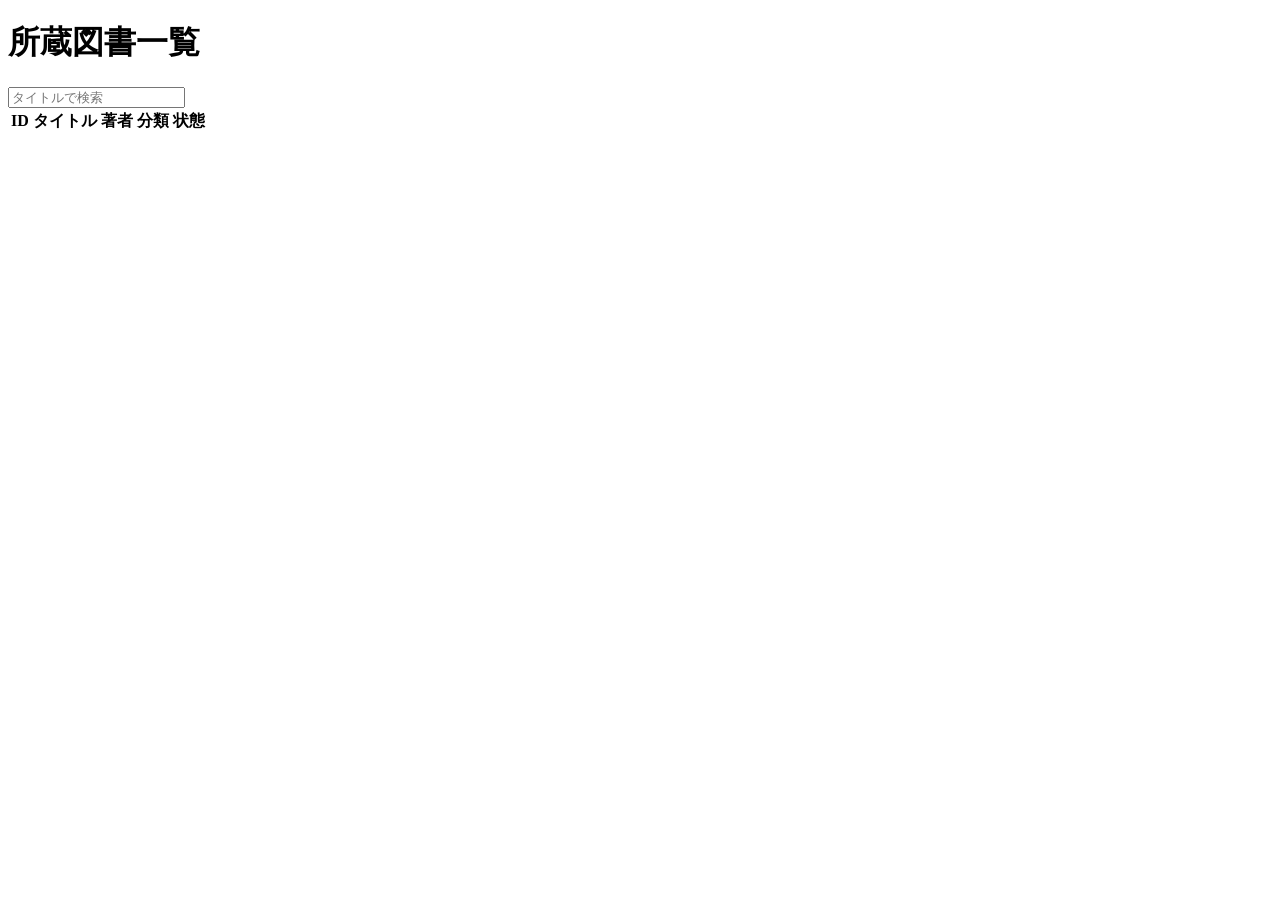
==== index.html @ a3048ae5 "Add files via upload" ====
<!DOCTYPE html>

<html lang="ja">

<head>

<meta charset="UTF-8">

<title>図書一覧</title>

<link rel="stylesheet" href="css/style.css">

</head>

<body>

<h1>所蔵図書一覧</h1>

<input
type="text"
id="searchBox"
placeholder="タイトルで検索">

<table>

<thead>

<tr>

<th>ID</th>

<th>タイトル</th>

<th>著者</th>

<th>分類</th>

<th>状態</th>

</tr>

</thead>

<tbody id="bookBody">

</tbody>

</table>

<script src="js/api.js"></script>

<script src="js/books.js"></script>

</body>

</html>
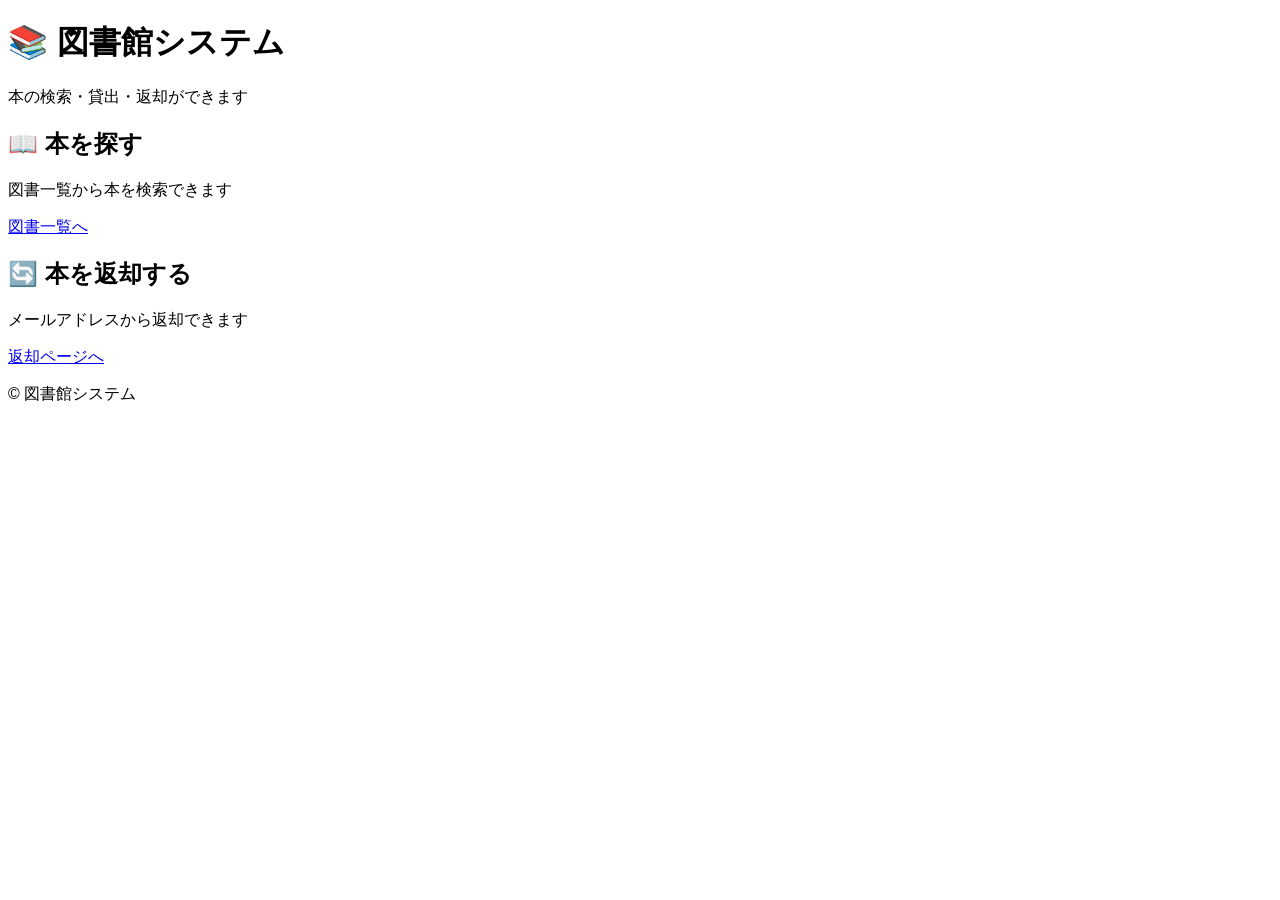
==== commit 9c931284: "Update index.html" ====
--- a/index.html
+++ b/index.html
@@ -1,56 +1,95 @@
 <!DOCTYPE html>
-
 <html lang="ja">
 
 <head>
 
 <meta charset="UTF-8">
 
-<title>図書一覧</title>
+<title>図書館システム</title>
 
 <link rel="stylesheet" href="css/style.css">
 
 </head>
 
+
 <body>
 
-<h1>所蔵図書一覧</h1>
 
-<input
-type="text"
-id="searchBox"
-placeholder="タイトルで検索">
+<header>
 
-<table>
+<h1>
+📚 図書館システム
+</h1>
 
-<thead>
+<p>
+本の検索・貸出・返却ができます
+</p>
 
-<tr>
+</header>
 
-<th>ID</th>
 
-<th>タイトル</th>
 
-<th>著者</th>
+<main>
 
-<th>分類</th>
 
-<th>状態</th>
+<div class="menu">
 
-</tr>
 
-</thead>
+<div class="card">
 
-<tbody id="bookBody">
+<h2>
+📖 本を探す
+</h2>
 
-</tbody>
+<p>
+図書一覧から本を検索できます
+</p>
 
-</table>
+<a href="books.html">
+図書一覧へ
+</a>
 
-<script src="js/api.js"></script>
+</div>
 
-<script src="js/books.js"></script>
+
+
+
+<div class="card">
+
+<h2>
+🔄 本を返却する
+</h2>
+
+<p>
+メールアドレスから返却できます
+</p>
+
+
+<a href="return.html">
+返却ページへ
+</a>
+
+
+</div>
+
+
+
+</div>
+
+
+</main>
+
+
+<footer>
+
+<p>
+© 図書館システム
+</p>
+
+</footer>
+
+
 
 </body>
 
-</html>+</html>
--- a/css/style.css
+++ b/css/style.css
@@ -0,0 +1,3 @@
+body {
+    font-family: sans-serif;
+}
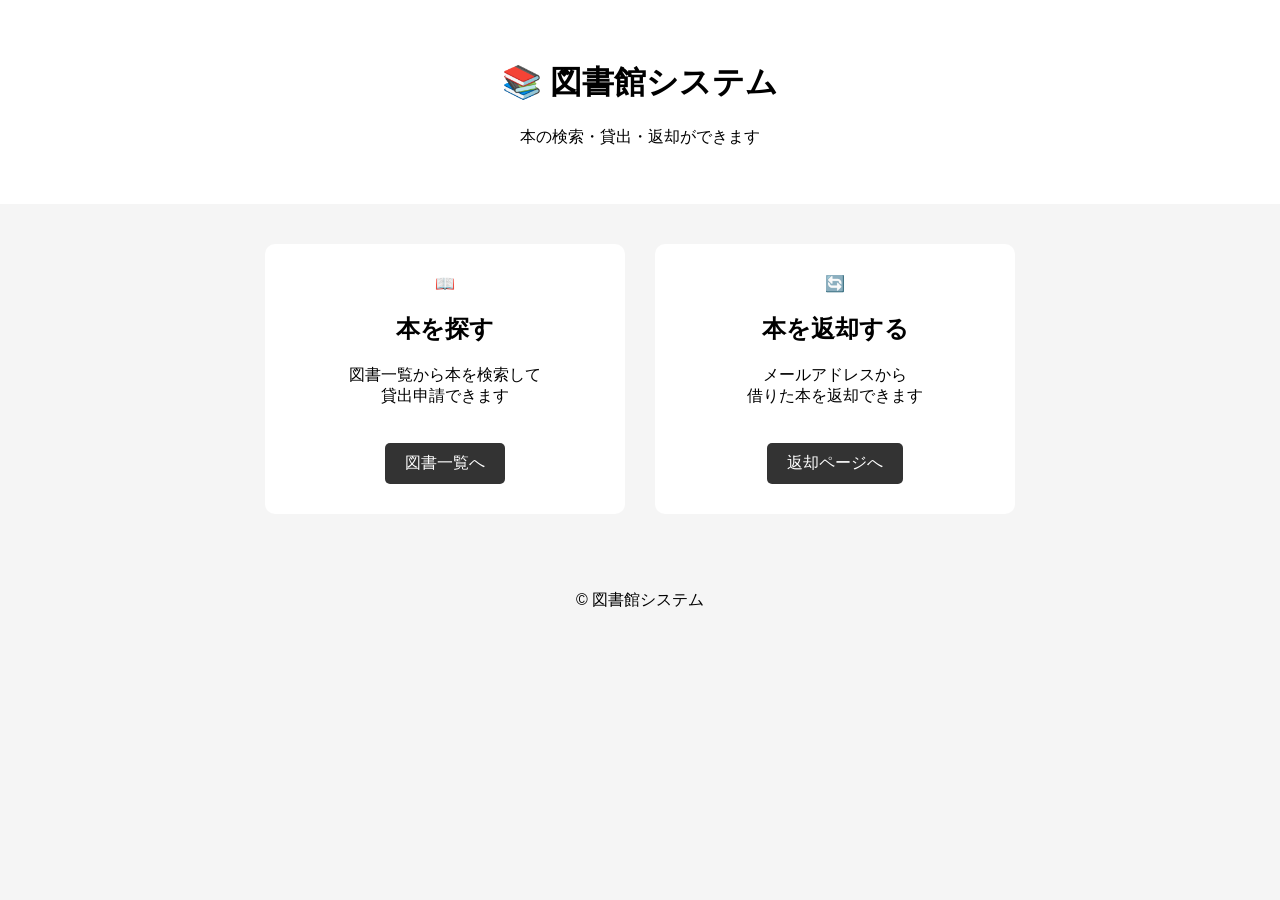
==== commit 4f6c614a: "Update index.html" ====
--- a/index.html
+++ b/index.html
@@ -4,6 +4,8 @@
 <head>
 
 <meta charset="UTF-8">
+
+<meta name="viewport" content="width=device-width, initial-scale=1.0">
 
 <title>図書館システム</title>
 
@@ -15,7 +17,7 @@
 <body>
 
 
-<header>
+<header class="home-header">
 
 <h1>
 📚 図書館システム
@@ -37,31 +39,48 @@
 
 <div class="card">
 
+<div class="icon">
+📖
+</div>
+
+
 <h2>
-📖 本を探す
+本を探す
 </h2>
 
+
 <p>
-図書一覧から本を検索できます
+図書一覧から本を検索して<br>
+貸出申請できます
 </p>
+
 
 <a href="books.html">
 図書一覧へ
 </a>
+
 
 </div>
 
 
 
 
+
 <div class="card">
 
+<div class="icon">
+🔄
+</div>
+
+
 <h2>
-🔄 本を返却する
+本を返却する
 </h2>
 
+
 <p>
-メールアドレスから返却できます
+メールアドレスから<br>
+借りた本を返却できます
 </p>
 
 
@@ -80,6 +99,7 @@
 </main>
 
 
+
 <footer>
 
 <p>
--- a/css/style.css
+++ b/css/style.css
@@ -1,3 +1,99 @@
 body {
     font-family: sans-serif;
 }
+body{
+
+    font-family:
+    sans-serif;
+
+    margin:0;
+
+    background:#f5f5f5;
+
+}
+
+
+
+header{
+
+    text-align:center;
+
+    padding:40px;
+
+    background:white;
+
+}
+
+
+
+main{
+
+    padding:40px;
+
+}
+
+
+
+.menu{
+
+    display:flex;
+
+    justify-content:center;
+
+    gap:30px;
+
+}
+
+
+
+.card{
+
+    background:white;
+
+    width:300px;
+
+    padding:30px;
+
+    text-align:center;
+
+    border-radius:10px;
+
+}
+
+
+
+.card a{
+
+    display:inline-block;
+
+    margin-top:20px;
+
+    padding:10px 20px;
+
+    background:#333;
+
+    color:white;
+
+    text-decoration:none;
+
+    border-radius:5px;
+
+}
+
+
+
+.card a:hover{
+
+    opacity:0.8;
+
+}
+
+
+
+footer{
+
+    text-align:center;
+
+    padding:20px;
+
+}
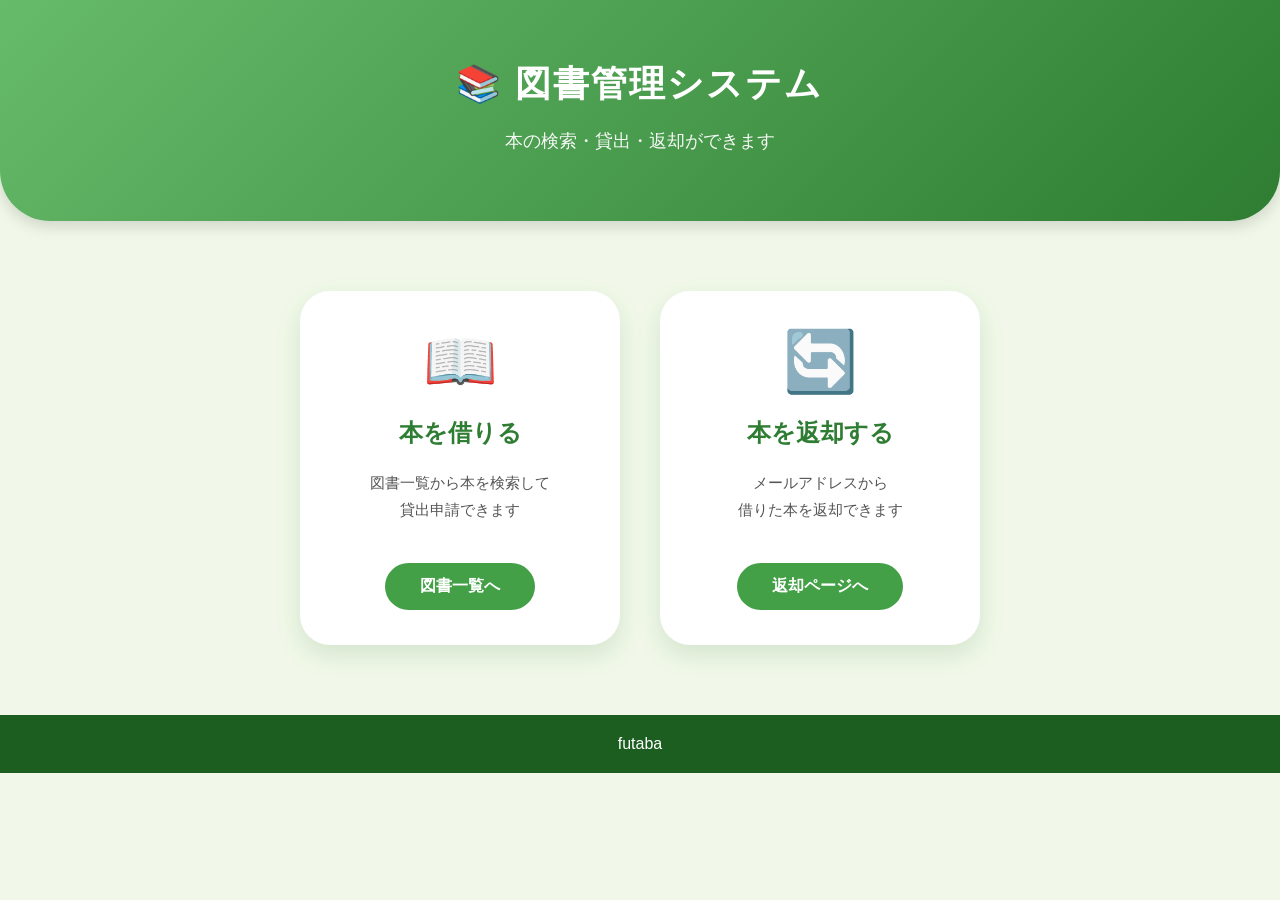
==== commit 0c8374ee: "Update title and headings for library system" ====
--- a/index.html
+++ b/index.html
@@ -7,7 +7,7 @@
 
 <meta name="viewport" content="width=device-width, initial-scale=1.0">
 
-<title>図書館システム</title>
+<title>図書管理システム</title>
 
 <link rel="stylesheet" href="css/style.css">
 
@@ -20,7 +20,7 @@
 <header class="home-header">
 
 <h1>
-📚 図書館システム
+📚 図書管理システム
 </h1>
 
 <p>
@@ -45,7 +45,7 @@
 
 
 <h2>
-本を探す
+本を借りる
 </h2>
 
 
@@ -103,7 +103,7 @@
 <footer>
 
 <p>
-© 図書館システム
+futaba
 </p>
 
 </footer>
--- a/css/style.css
+++ b/css/style.css
@@ -1,99 +1,376 @@
+/* ==========================
+   共通設定
+========================== */
+
+* {
+    box-sizing: border-box;
+}
+
+
 body {
-    font-family: sans-serif;
-}
-body{
+
+    margin: 0;
 
     font-family:
+    "Hiragino Kaku Gothic ProN",
+    "Yu Gothic",
     sans-serif;
 
+    background:
+    #f1f8e9;
+
+    color: #333;
+
+}
+
+
+
+/* ==========================
+   ヘッダー
+========================== */
+
+
+.home-header {
+
+    background:
+    linear-gradient(
+        135deg,
+        #66bb6a,
+        #2e7d32
+    );
+
+    color:white;
+
+    text-align:center;
+
+    padding:
+
+    60px 20px 50px;
+
+    border-radius:
+
+    0 0 50px 50px;
+
+    box-shadow:
+
+    0 5px 15px rgba(0,0,0,0.15);
+
+}
+
+
+
+.home-header h1 {
+
     margin:0;
 
-    background:#f5f5f5;
-
-}
-
-
-
-header{
+    font-size:36px;
+
+    letter-spacing:2px;
+
+}
+
+
+
+.home-header p {
+
+    margin-top:20px;
+
+    font-size:18px;
+
+    opacity:0.95;
+
+}
+
+
+
+
+
+/* ==========================
+   メニューエリア
+========================== */
+
+
+.menu {
+
+    display:flex;
+
+    justify-content:center;
+
+    gap:40px;
+
+    padding:
+
+    70px 20px;
+
+    flex-wrap:wrap;
+
+}
+
+
+
+
+
+/* ==========================
+   カード
+========================== */
+
+
+.card {
+
+    background:white;
+
+    width:320px;
+
+    min-height:320px;
+
+    padding:35px 25px;
 
     text-align:center;
 
-    padding:40px;
-
-    background:white;
-
-}
-
-
-
-main{
-
-    padding:40px;
-
-}
-
-
-
-.menu{
-
-    display:flex;
-
-    justify-content:center;
-
-    gap:30px;
-
-}
-
-
-
-.card{
-
-    background:white;
-
-    width:300px;
-
-    padding:30px;
+    border-radius:30px;
+
+
+    box-shadow:
+
+    0 10px 25px rgba(46,125,50,0.15);
+
+
+    transition:
+
+    0.3s;
+
+}
+
+
+
+
+
+.card:hover {
+
+
+    transform:
+
+    translateY(-10px);
+
+
+    box-shadow:
+
+    0 15px 35px rgba(46,125,50,0.25);
+
+
+}
+
+
+
+
+/* アイコン */
+
+.icon {
+
+    font-size:60px;
+
+    margin-bottom:20px;
+
+}
+
+
+
+
+
+/* タイトル */
+
+.card h2 {
+
+
+    color:#2e7d32;
+
+    font-size:24px;
+
+    margin-bottom:20px;
+
+
+}
+
+
+
+
+
+/* 説明文 */
+
+.card p {
+
+
+    line-height:1.8;
+
+    color:#555;
+
+    font-size:15px;
+
+
+}
+
+
+
+
+
+
+/* ==========================
+   ボタン
+========================== */
+
+
+.card a {
+
+
+    display:inline-block;
+
+
+    margin-top:25px;
+
+
+    padding:
+
+    13px 35px;
+
+
+
+    background:
+
+    #43a047;
+
+
+
+    color:white;
+
+
+    text-decoration:none;
+
+
+    border-radius:
+
+    30px;
+
+
+
+    font-weight:bold;
+
+
+
+    transition:
+
+    0.3s;
+
+
+}
+
+
+
+
+.card a:hover {
+
+
+    background:
+
+    #1b5e20;
+
+
+    transform:
+
+    scale(1.05);
+
+
+}
+
+
+
+
+
+
+/* ==========================
+   フッター
+========================== */
+
+
+footer {
+
+
+    background:
+
+    #1b5e20;
+
+
+    color:white;
+
 
     text-align:center;
 
-    border-radius:10px;
-
-}
-
-
-
-.card a{
-
-    display:inline-block;
-
-    margin-top:20px;
-
-    padding:10px 20px;
-
-    background:#333;
-
-    color:white;
-
-    text-decoration:none;
-
-    border-radius:5px;
-
-}
-
-
-
-.card a:hover{
-
-    opacity:0.8;
-
-}
-
-
-
-footer{
-
-    text-align:center;
-
-    padding:20px;
-
-}
+
+    padding:
+
+    20px;
+
+
+}
+
+
+
+
+
+footer p {
+
+
+    margin:0;
+
+
+}
+
+
+
+
+
+
+/* ==========================
+   スマホ対応
+========================== */
+
+
+@media(max-width:600px){
+
+
+
+    .home-header h1 {
+
+        font-size:28px;
+
+    }
+
+
+
+    .home-header p {
+
+        font-size:15px;
+
+    }
+
+
+
+    .menu {
+
+        padding:
+
+        40px 15px;
+
+    }
+
+
+
+    .card {
+
+        width:
+
+        90%;
+
+    }
+
+
+}
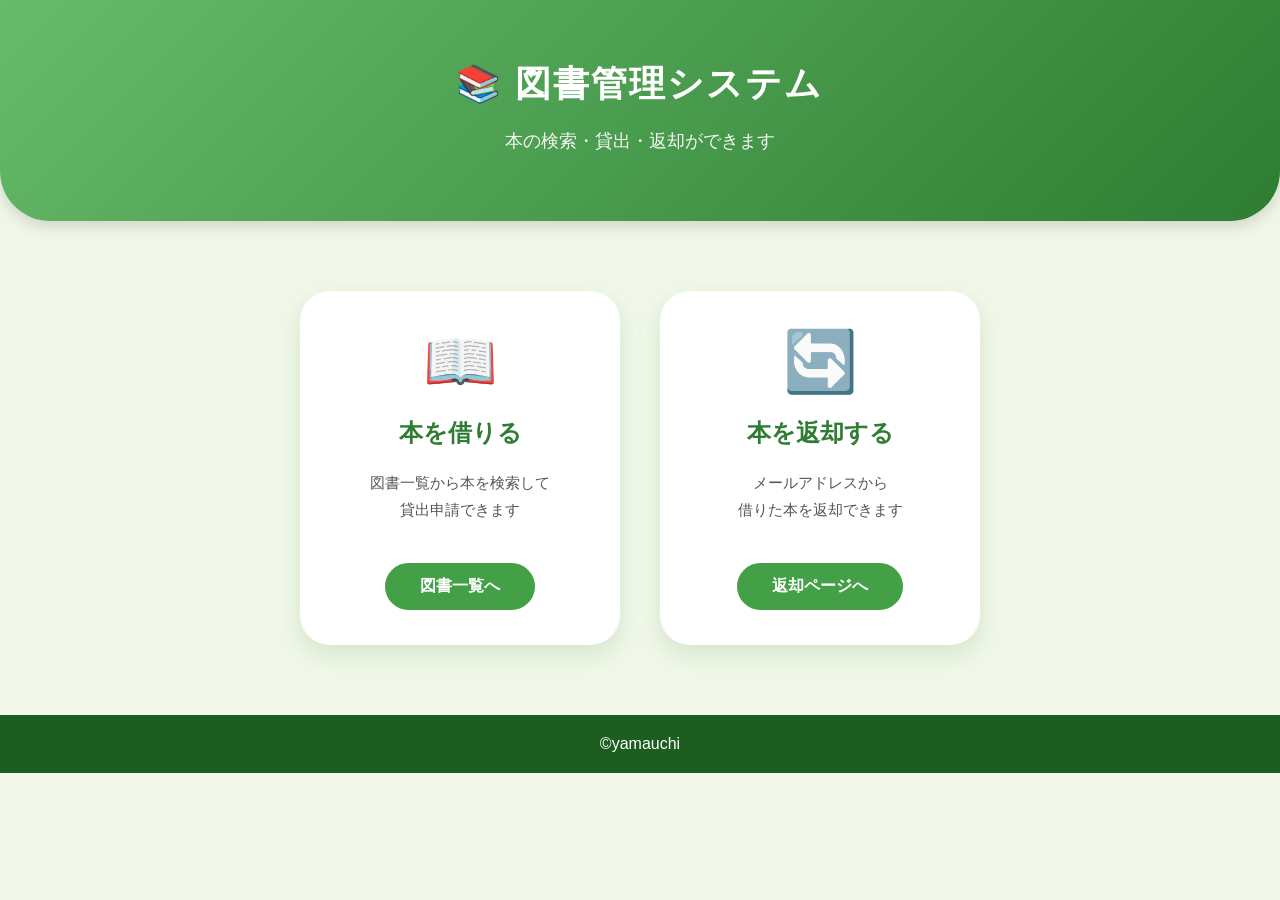
==== commit 8e4e649d: "Update index.html" ====
--- a/index.html
+++ b/index.html
@@ -103,7 +103,7 @@
 <footer>
 
 <p>
-futaba
+©️yamauchi
 </p>
 
 </footer>
--- a/css/style.css
+++ b/css/style.css
@@ -374,3 +374,416 @@
 
 
 }
+
+/* =====================
+   図書一覧ページ
+===================== */
+
+
+.page-header{
+
+
+background:
+
+linear-gradient(
+135deg,
+#66bb6a,
+#2e7d32
+);
+
+
+color:white;
+
+text-align:center;
+
+padding:
+
+40px 20px;
+
+border-radius:
+
+0 0 40px 40px;
+
+
+}
+
+
+
+.page-header h1{
+
+margin:0;
+
+font-size:32px;
+
+}
+
+
+
+
+
+/* 検索 */
+
+.search-area{
+
+text-align:center;
+
+padding:
+
+30px 20px;
+
+}
+
+
+
+#keyword{
+
+
+width:
+
+70%;
+
+max-width:
+
+500px;
+
+
+padding:
+
+14px;
+
+
+border:
+
+2px solid #81c784;
+
+
+border-radius:
+
+30px;
+
+
+font-size:16px;
+
+
+}
+
+
+
+
+
+/* 表 */
+
+#bookTable{
+
+
+width:90%;
+
+margin:auto;
+
+
+border-collapse:collapse;
+
+
+background:white;
+
+
+border-radius:20px;
+
+
+overflow:hidden;
+
+
+box-shadow:
+
+0 8px 20px rgba(0,0,0,0.1);
+
+
+}
+
+
+
+#bookTable th{
+
+
+background:#43a047;
+
+
+color:white;
+
+
+padding:15px;
+
+
+}
+
+
+
+#bookTable td{
+
+
+padding:15px;
+
+
+text-align:center;
+
+
+border-bottom:
+
+1px solid #eee;
+
+
+}
+
+
+
+
+#bookTable tr:hover{
+
+
+background:#f1f8e9;
+
+
+}
+
+
+
+
+
+/* 状態 */
+
+.status{
+
+
+padding:
+
+6px 14px;
+
+
+border-radius:
+
+20px;
+
+
+font-size:14px;
+
+
+font-weight:bold;
+
+
+}
+
+
+
+.available{
+
+
+background:#c8e6c9;
+
+color:#2e7d32;
+
+
+}
+
+
+
+.borrowed{
+
+
+background:#ffcdd2;
+
+
+color:#c62828;
+
+
+}
+
+
+
+
+/* ボタン */
+
+#bookTable button{
+
+
+background:#4caf50;
+
+
+border:none;
+
+
+color:white;
+
+
+padding:
+
+10px 20px;
+
+
+border-radius:
+
+25px;
+
+
+cursor:pointer;
+
+
+}
+
+
+
+#bookTable button:hover{
+
+
+background:#2e7d32;
+
+
+}
+
+
+
+
+.disabled{
+
+
+color:#999;
+
+
+}
+
+
+
+
+
+/* =====================
+スマホ対応
+===================== */
+
+
+@media(max-width:600px){
+
+
+
+.page-header h1{
+
+font-size:26px;
+
+}
+
+
+
+#keyword{
+
+
+width:90%;
+
+
+}
+
+
+
+
+#bookTable,
+#bookTable tbody,
+#bookTable tr,
+#bookTable td{
+
+
+display:block;
+
+
+}
+
+
+
+#bookTable thead{
+
+
+display:none;
+
+
+}
+
+
+
+#bookTable tr{
+
+
+margin:
+
+20px;
+
+
+background:white;
+
+
+border-radius:
+
+20px;
+
+
+box-shadow:
+
+0 5px 15px rgba(0,0,0,0.1);
+
+
+padding:
+
+10px;
+
+
+}
+
+
+
+#bookTable td{
+
+
+text-align:left;
+
+
+border:none;
+
+
+padding:
+
+10px 15px;
+
+
+}
+
+
+
+#bookTable td::before{
+
+
+content:
+
+attr(data-label);
+
+
+font-weight:bold;
+
+
+color:#2e7d32;
+
+
+display:block;
+
+
+margin-bottom:5px;
+
+
+}
+
+
+
+#bookTable button{
+
+
+width:100%;
+
+
+}
+
+
+}
